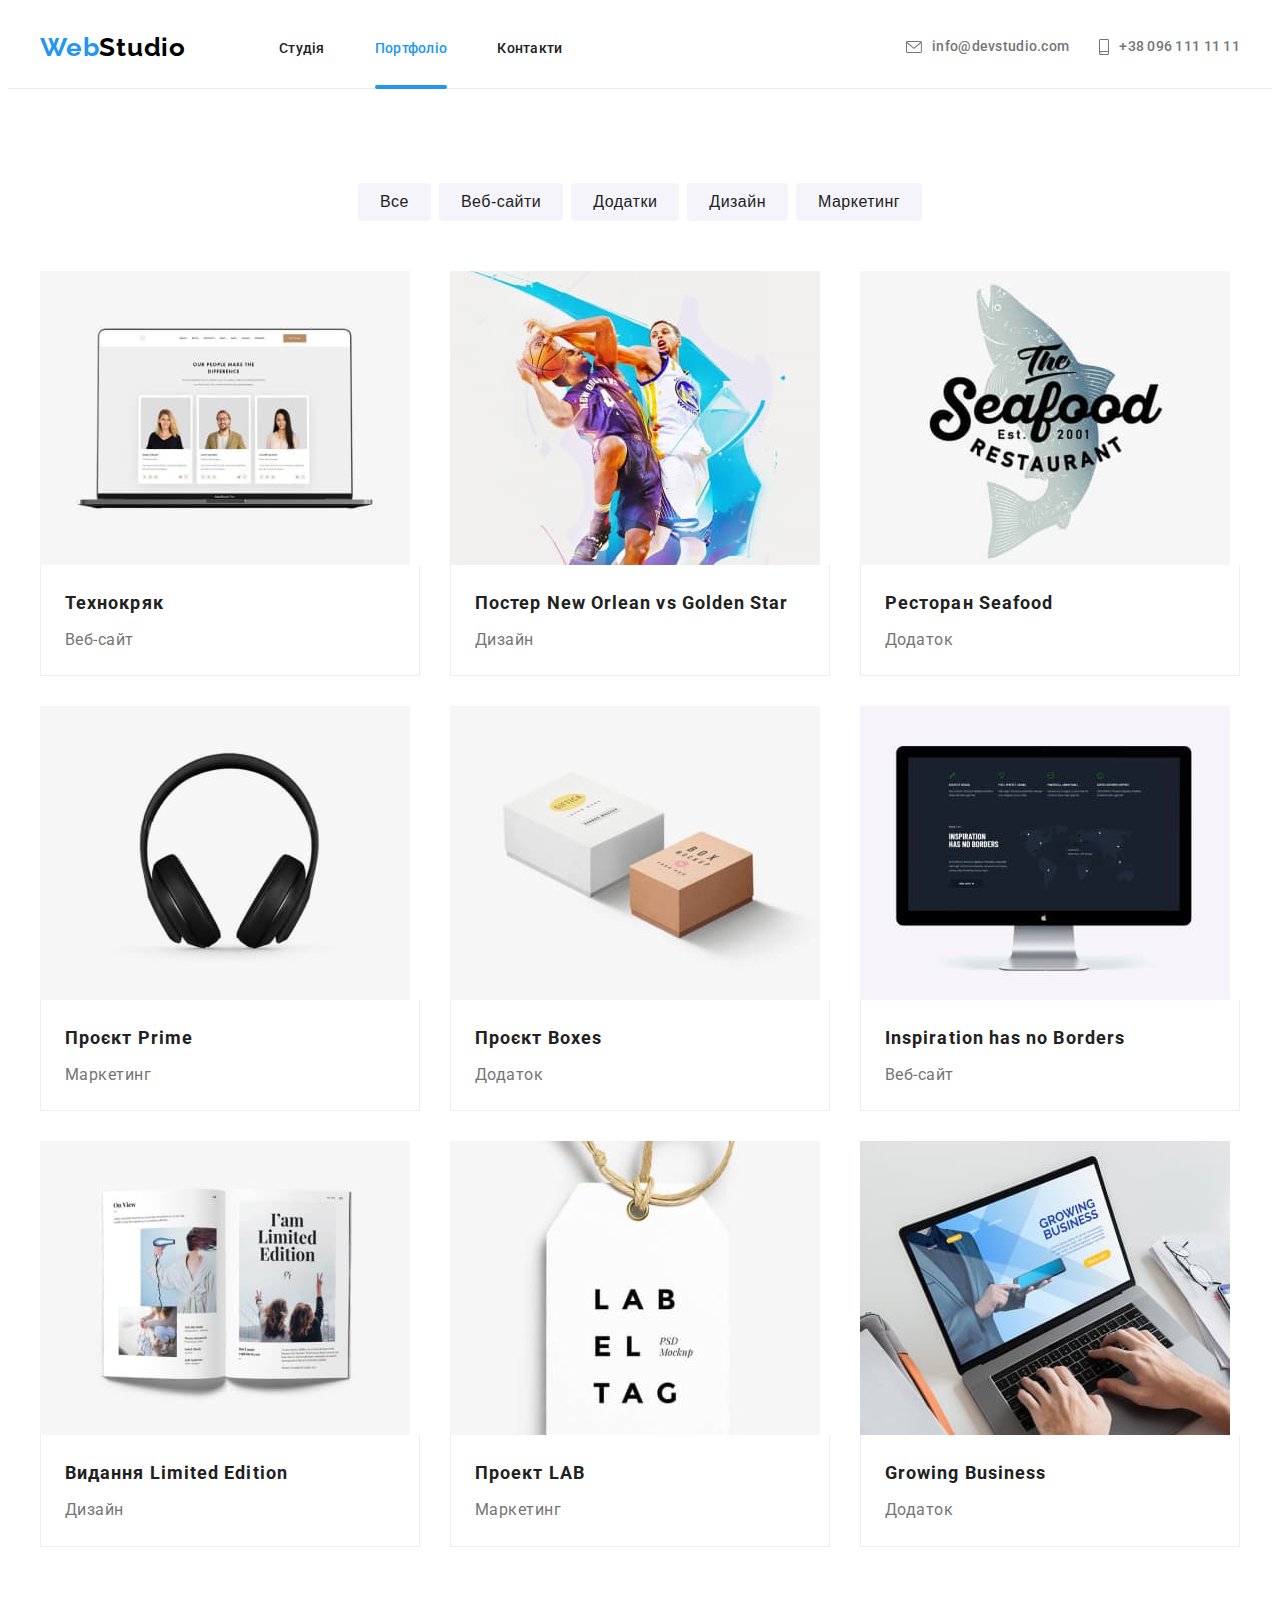
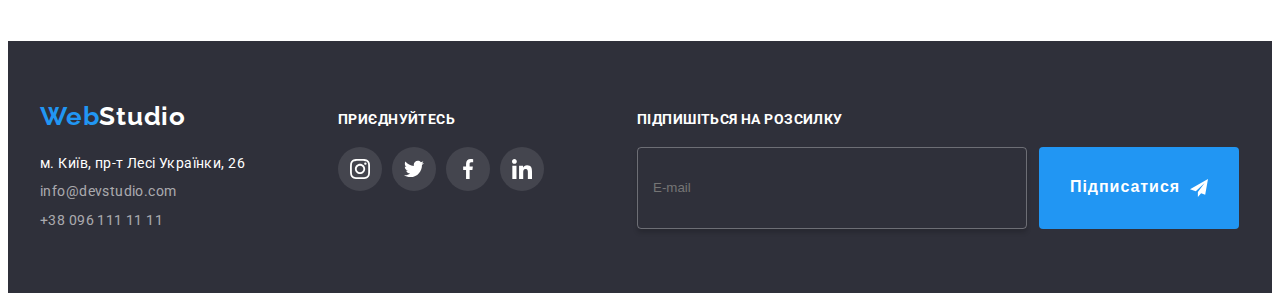
==== portfolio.html @ 77108faf "add bem, close-btn" ====
<!DOCTYPE html>
<html lang="uk">
  <head>
    <meta charset="UTF-8" />
    <meta http-equiv="X-UA-Compatible" content="IE=edge" />
    <meta name="viewport" content="width=device-width, initial-scale=1.0" />
    <title lang="en">Portfolio</title>
    <link rel="preconnect" href="https://fonts.googleapis.com" />
    <link rel="preconnect" href="https://fonts.gstatic.com" crossorigin />
    <link href="https://fonts.googleapis.com/css2?family=Raleway:wght@700&family=Roboto:wght@400;500;700;900&display=swap" rel="stylesheet" />
    <link
      rel="stylesheet"
      href="https://cdnjs.cloudflare.com/ajax/libs/modern-normalize/1.1.0/modern-normalize.min.css"
      integrity="sha512-wpPYUAdjBVSE4KJnH1VR1HeZfpl1ub8YT/NKx4PuQ5NmX2tKuGu6U/JRp5y+Y8XG2tV+wKQpNHVUX03MfMFn9Q=="
      crossorigin="anonymous"
      referrerpolicy="no-referrer"
    />
    <link rel="stylesheet" href="./css/styles.css" />
  </head>

  <body>
    <!-- header -->
    <header class="header">
      <div class="header__container container">
        <a class="header__logo logo" href="./index.html" lang="en"><span>Web</span>Studio</a>

        <nav class="header__nav nav">
          <ul class="nav__list">
            <li class="nav__item">
              <a class="nav__link link" href="./index.html">Студія</a>
            </li>
            <li class="nav__item">
              <a class="nav__link link nav__link--current" href="./portfolio.html">Портфоліо</a>
            </li>
            <li class="nav__item">
              <a class="nav__link link" href="">Контакти</a>
            </li>
          </ul>
        </nav>

        <ul class="contacts__list">
          <li class="contacts__item">
            <a class="contacts__link link" href="mailto:info@devstudio.com">
              <svg width="16" height="12" class="contacts__icon">
                <use href="./images/icons.svg#envelope"></use>
              </svg>
              info@devstudio.com
            </a>
          </li>
          <li class="contacts__item">
            <a class="contacts__link link" href="tel:+380961111111">
              <svg width="10" height="16" class="contacts__icon">
                <use href="./images/icons.svg#smartphone"></use>
              </svg>
              +38 096 111 11 11
            </a>
          </li>
        </ul>
      </div>
    </header>

    <main class="main">
      <!-- portfolio -->
      <section class="portfolio section">
        <div class="container">
          <h1 class="visually-hidden">Портфоліо</h1>

          <ul class="filter__list">
            <li class="filter__item"><button class="filter__btn btn" type="button">Все</button></li>
            <li class="filter__item"><button class="filter__btn btn" type="button">Веб-сайти</button></li>
            <li class="filter__item"><button class="filter__btn btn" type="button">Додатки</button></li>
            <li class="filter__item"><button class="filter__btn btn" type="button">Дизайн</button></li>
            <li class="filter__item"><button class="filter__btn btn" type="button">Маркетинг</button></li>
          </ul>

          <ul class="gallery__list">
            <li class="gallery__item">
              <a class="gallery__link link" href="">
                <div class="gallery__top-wrap">
                  <img src="./images/gallery-img-1.jpg" alt="Монітор комп'ютера" width="370" height="294" />
                  <p class="gallery__overlay">
                    Ресурс пропонує комплексні пропозиції з різним рівнем функціоналу та сервісів. Все це дозволить відвідувачу отримати вичерпні відомості про компанію чи приватну особу.
                  </p>
                </div>
                <div class="gallery__wrap">
                  <h2 class="gallery__title">Технокряк</h2>
                  <p class="gallery__text">Веб-сайт</p>
                </div>
              </a>
            </li>
            <li class="gallery__item">
              <a class="gallery__link link" href="">
                <div class="gallery__top-wrap">
                  <img src="./images/gallery-img-2.jpg" alt="Два баскетболіста гуляють в баскетбол" width="370" height="294" />
                  <p class="gallery__overlay">
                    Ресурс пропонує комплексні пропозиції з різним рівнем функціоналу та сервісів. Все це дозволить відвідувачу отримати вичерпні відомості про компанію чи приватну особу.
                  </p>
                </div>
                <div class="gallery__wrap">
                  <h2 class="gallery__title">Постер <span lang="en">New Orlean vs Golden Star</span></h2>
                  <p class="gallery__text">Дизайн</p>
                </div>
              </a>
            </li>
            <li class="gallery__item">
              <a class="gallery__link link" href="">
                <div class="gallery__top-wrap">
                  <img src="./images/gallery-img-3.jpg" alt="Логотип ресторану" width="370" height="294" />
                  <p class="gallery__overlay">
                    Ресурс пропонує комплексні пропозиції з різним рівнем функціоналу та сервісів. Все це дозволить відвідувачу отримати вичерпні відомості про компанію чи приватну особу.
                  </p>
                </div>
                <div class="gallery__wrap">
                  <h2 class="gallery__title">Ресторан <span lang="en">Seafood</span></h2>
                  <p class="gallery__text">Додаток</p>
                </div>
              </a>
            </li>
            <li class="gallery__item">
              <a class="gallery__link link" href="">
                <div class="gallery__top-wrap">
                  <img src="./images/gallery-img-4.jpg" alt="Навушники" width="370" height="294" />
                  <p class="gallery__overlay">
                    Ресурс пропонує комплексні пропозиції з різним рівнем функціоналу та сервісів. Все це дозволить відвідувачу отримати вичерпні відомості про компанію чи приватну особу.
                  </p>
                </div>
                <div class="gallery__wrap">
                  <h2 class="gallery__title">Проєкт <span lang="en">Prime</span></h2>
                  <p class="gallery__text">Маркетинг</p>
                </div>
              </a>
            </li>
            <li class="gallery__item">
              <a class="gallery__link link" href="">
                <div class="gallery__top-wrap">
                  <img src="./images/gallery-img-5.jpg" alt="Дві коробки" width="370" height="294" />
                  <p class="gallery__overlay">
                    Ресурс пропонує комплексні пропозиції з різним рівнем функціоналу та сервісів. Все це дозволить відвідувачу отримати вичерпні відомості про компанію чи приватну особу.
                  </p>
                </div>
                <div class="gallery__wrap">
                  <h2 class="gallery__title">Проєкт <span lang="en">Boxes</span></h2>
                  <p class="gallery__text">Додаток</p>
                </div>
              </a>
            </li>
            <li class="gallery__item">
              <a class="gallery__link link" href="">
                <div class="gallery__top-wrap">
                  <img src="./images/gallery-img-6.jpg" alt="Монітор" width="370" height="294" />
                  <p class="gallery__overlay">
                    Ресурс пропонує комплексні пропозиції з різним рівнем функціоналу та сервісів. Все це дозволить відвідувачу отримати вичерпні відомості про компанію чи приватну особу.
                  </p>
                </div>
                <div class="gallery__wrap">
                  <h2 class="gallery__title" lang="en">Inspiration has no Borders</h2>
                  <p class="gallery__text">Веб-сайт</p>
                </div>
              </a>
            </li>
            <li class="gallery__item">
              <a class="gallery__link link" href="">
                <div class="gallery__top-wrap">
                  <img src="./images/gallery-img-7.jpg" alt="Відкрита книга" width="370" height="294" />
                  <p class="gallery__overlay">
                    Ресурс пропонує комплексні пропозиції з різним рівнем функціоналу та сервісів. Все це дозволить відвідувачу отримати вичерпні відомості про компанію чи приватну особу.
                  </p>
                </div>
                <div class="gallery__wrap">
                  <h2 class="gallery__title">Видання <span lang="en">Limited Edition</span></h2>
                  <p class="gallery__text">Дизайн</p>
                </div>
              </a>
            </li>
            <li class="gallery__item">
              <a class="gallery__link link" href="">
                <div class="gallery__top-wrap">
                  <img src="./images/gallery-img-8.jpg" alt="Бирка" width="370" height="294" />
                  <p class="gallery__overlay">
                    Ресурс пропонує комплексні пропозиції з різним рівнем функціоналу та сервісів. Все це дозволить відвідувачу отримати вичерпні відомості про компанію чи приватну особу.
                  </p>
                </div>
                <div class="gallery__wrap">
                  <h2 class="gallery__title">Проект <span>LAB</span></h2>
                  <p class="gallery__text">Маркетинг</p>
                </div>
              </a>
            </li>
            <li class="gallery__item">
              <a class="gallery__link link" href="">
                <div class="gallery__top-wrap">
                  <img src="./images/gallery-img-9.jpg" alt="Ноутбук" width="370" height="294" />
                  <p class="gallery__overlay">
                    Ресурс пропонує комплексні пропозиції з різним рівнем функціоналу та сервісів. Все це дозволить відвідувачу отримати вичерпні відомості про компанію чи приватну особу.
                  </p>
                </div>
                <div class="gallery__wrap">
                  <h2 class="gallery__title" lang="en">Growing Business</h2>
                  <p class="gallery__text">Додаток</p>
                </div>
              </a>
            </li>
          </ul>
        </div>
      </section>
    </main>
    <!-- footer -->
    <!-- footer -->
    <footer class="footer">
      <div class="footer__container container">
        <div class="footer__wrap">
          <a class="footer__logo logo" href="/" lang="en"><span>Web</span>Studio</a>
          <address class="footer__address address">
            <ul class="address__list">
              <li class="address__item">
                <a class="address__link link address__link--white" href="" rel="noopener nofollow noreferrer">м. Київ, пр-т Лесі Українки, 26</a>
              </li>
              <li class="address__item">
                <a class="address__link link" href="mailto:info@devstudio.com">info@devstudio.com</a>
              </li>
              <li class="address__item">
                <a class="address__link link" href="tel:+380961111111">+38 096 111 11 11</a>
              </li>
            </ul>
          </address>
        </div>

        <div class="footer__wrap join">
          <b class="join__text">Приєднуйтесь</b>

          <ul class="join__socials socials">
            <li class="socials__item">
              <a class="socials__link join__link" href="">
                <svg width="20" height="20">
                  <use href="./images/icons.svg#instagram"></use>
                </svg>
              </a>
            </li>
            <li class="socials__item">
              <a class="socials__link join__link" href="">
                <svg width="20" height="20">
                  <use href="./images/icons.svg#twitter"></use>
                </svg>
              </a>
            </li>
            <li class="socials__item">
              <a class="socials__link join__link" href="">
                <svg width="20" height="20">
                  <use href="./images/icons.svg#facebook"></use>
                </svg>
              </a>
            </li>
            <li class="socials__item">
              <a class="socials__link join__link" href="">
                <svg width="20" height="20">
                  <use href="./images/icons.svg#linkedin"></use>
                </svg>
              </a>
            </li>
          </ul>
        </div>

        <div class="footer__subscribe subscribe">
          <b class="subscribe__text">Підпишіться на розсилку</b>
          <form class="subscribe__form">
            <input class="subscribe__input" type="email" placeholder="E-mail" />
            <button class="subscribe__btn btn" type="submit">Підписатися</button>
          </form>
        </div>
      </div>
    </footer>
  </body>
</html>
---- css/styles.css ----
:root {
  --primary-text-color: #757575;
  --title-text-color: #212121;
  --accent-color: #2196f3;
  --primary-font-size: 14px;
  --primary-letter-spacing: 0.03em;
  --timing-function: cubic-bezier(0.4, 0, 0.2, 1);
}

p,
h1,
h2,
h3,
h4,
h5,
h6 {
  margin: 0;
}

ul {
  margin: 0;
  padding: 0;
  list-style: none;
}

img {
  display: block;
  max-width: 100%;
}

.visually-hidden {
  position: absolute;
  white-space: nowrap;
  width: 1px;
  height: 1px;
  overflow: hidden;
  border: 0;
  padding: 0;
  clip: rect(0 0 0 0);
  clip-path: inset(50%);
  margin: -1px;
}

body {
  font-family: 'Roboto', sans-serif;
  color: var(--primary-text-color);
  background-color: #ffffff;
}

.section {
  padding-top: 94px;
  padding-bottom: 94px;
}

.link {
  color: currentColor;
  text-decoration: none;
}

.btn {
  border: none;
  border-radius: 4px;
  font-size: 16px;
  cursor: pointer;
}

.btn:hover,
.btn:focus {
  background-color: #188ce8;
}

.title {
  margin-bottom: 50px;
  text-align: center;
  font-size: 36px;
  font-weight: 700;
  line-height: 1.17;
  letter-spacing: var(--primary-letter-spacing);
  color: var(--title-text-color);
}

.subtitle {
  font-weight: 700;
  font-size: var(--primary-font-size);
  line-height: 1.14;
  letter-spacing: var(--primary-letter-spacing);
  text-transform: uppercase;
}

.container {
  width: 1200px;
  padding-left: 15px;
  padding-right: 15px;
  margin: 0 auto;
}

/* header-site */
.header {
  padding-top: 24px;
  padding-bottom: 25px;
  border-bottom: 1px solid#ececec;
}

.header__container {
  display: flex;
  align-items: center;
}

.nav__list {
  display: flex;
}

.logo {
  font-family: 'Raleway', sans-serif;
  font-weight: 700;
  font-size: 26px;
  line-height: 1.19;
  letter-spacing: var(--primary-letter-spacing);
  text-decoration: none;
}

.logo span {
  color: var(--accent-color);
}

.header__logo {
  margin-right: 93px;
  color: #000000;
}

.nav__link {
  position: relative;
  font-weight: 500;
  font-size: var(--primary-font-size);
  line-height: 1.14;
  letter-spacing: 0.02em;
  color: #212121;
  transition: color 250ms var(--timing-function);
}

.nav__link--current {
  color: var(--accent-color);
}

.nav__link.nav__link--current:after {
  content: '';
  position: absolute;
  width: 100%;
  height: 4px;
  background-color: var(--accent-color);
  border-radius: 2px;
  left: 0;
  bottom: -33px;
}

.nav__link:hover,
.nav__link:focus {
  color: var(--accent-color);
}

.nav__item:not(:last-child) {
  margin-right: 50px;
}

.contacts__list {
  display: flex;
  margin-left: auto;
}

.contacts__icon {
  margin-right: 10px;
  fill: currentColor;
}

.contacts__item:not(:last-child) {
  margin-right: 30px;
}

.contacts__link {
  display: flex;
  align-items: center;
  font-weight: 500;
  font-size: var(--primary-font-size);
  line-height: 1.14;
  letter-spacing: 0.02em;
  transition: color 250ms var(--timing-function);
}

.contacts__link:hover,
.contacts__link:focus {
  color: var(--accent-color);
}

/* hero */
.hero {
  max-width: 1600px;
  min-height: 600px;
  padding: 200px 0;
  margin: 0 auto;
  background-color: #2f303a;
  background-image: linear-gradient(to right, rgba(47, 48, 58, 0.4), rgba(47, 48, 58, 0.4)), url('../images/hero-bg.jpg');
  background-repeat: no-repeat;
  background-position: center;
  background-size: cover;
}

.hero__title {
  max-width: 700px;
  margin: 0 auto;
  margin-bottom: 30px;
  text-align: center;
  font-weight: 900;
  font-size: 44px;
  line-height: 1.36;
  letter-spacing: 0.06em;
  text-transform: uppercase;
  color: #ffffff;
}

.hero__btn {
  display: block;
  margin: 0 auto;
  min-width: 216px;
  padding: 10px 25px;
  font-weight: 700;
  line-height: 1.9;
  letter-spacing: 0.06em;
  color: #ffffff;
  background-color: var(--accent-color);
  transition: background-color 250ms var(--timing-function);
}

/* features  */
.features__list {
  display: flex;
}

.features__thumb {
  display: flex;
  justify-content: center;
  align-items: center;
  width: 270px;
  height: 120px;
  margin-bottom: 30px;
  background-color: #f5f4fa;
}

.features__item:not(:last-child) {
  margin-right: 30px;
}

.features__title {
  margin-bottom: 10px;
  color: var(--title-text-color);
}

.features__descr {
  font-size: var(--primary-font-size);
  line-height: 1.7;
  letter-spacing: var(--primary-letter-spacing);
}

/* services */
.services {
  padding-top: 0;
}

.services__list {
  display: flex;
}

.services__item {
  position: relative;
}

.services__overlay {
  position: absolute;
  left: 0;
  bottom: 0;

  display: flex;
  justify-content: center;
  align-items: center;
  width: 100%;
  min-height: 70px;
  padding: 10px 10px;
  background-color: rgba(47, 48, 58, 0.8);
}

.services__subtitle {
  color: #ffffff;
}

.services__item:not(:last-child) {
  margin-right: 30px;
}

/* clients */
.clients__list {
  display: flex;
  justify-content: space-between;
}

.clients__link {
  width: 170px;
  height: 92px;
  display: flex;
  justify-content: center;
  align-items: center;
  border: 1px solid #afb1b8;
  border-radius: 4px;
  fill: #afb1b8;
  transition: border-color 250ms var(--timing-function), fill 250ms var(--timing-function);
}

.clients__link:hover,
.clients__link:focus {
  fill: var(--accent-color);
  border-color: var(--accent-color);
}

/* team */
.team {
  background-color: #f5f4fa;
}

.team__list {
  display: flex;
  gap: 30px;
}

.team__item {
  flex-basis: calc((100% - 90px) / 4);
  border-radius: 0px 0px 4px 4px;
  overflow: hidden;
  box-shadow: 0px 1px 3px rgba(0, 0, 0, 0.12), 0px 1px 1px rgba(0, 0, 0, 0.14), 0px 2px 1px rgba(0, 0, 0, 0.2);
}

.team__wrap {
  padding: 30px 10px;
  text-align: center;
  background-color: #ffffff;
}

.team__name {
  margin-bottom: 10px;
  font-weight: 500;
  font-size: 16px;
  line-height: 1.19;
  letter-spacing: var(--primary-letter-spacing);
  color: var(--title-text-color);
}

.team__text {
  margin-bottom: 16px;
  font-size: 16px;
  line-height: 1.19;
  letter-spacing: var(--primary-letter-spacing);
}

.socials {
  display: flex;
}

.team__socials {
  justify-content: space-evenly;
}

.socials__link {
  width: 44px;
  height: 44px;
  display: flex;
  align-items: center;
  justify-content: center;
  border-radius: 50%;
  transition: background-color 250ms var(--timing-function), fill 250ms var(--timing-function);
  fill: #afb1b8;
}

.socials__link:hover,
.socials__link:focus {
  background-color: var(--accent-color);
  fill: #ffffff;
}

/* footer */
.footer {
  padding-top: 60px;
  padding-bottom: 60px;
  background-color: #2f303a;
}

.footer__container {
  display: flex;
}
/* footer-left */
.footer__wrap {
  margin-right: 93px;
}

.footer__logo {
  display: inline-block;
  margin-bottom: 20px;
  color: #ffffff;
}

.address {
  font-style: normal;
}

.address__item:not(:last-child) {
  margin-bottom: 5px;
}

.address__link {
  font-weight: 400;
  font-size: var(--primary-font-size);
  line-height: 1.7;
  letter-spacing: var(--primary-letter-spacing);
  color: rgba(255 255 255 / 0.6);
  transition: color 250ms var(--timing-function);
}

.address__link:hover,
.address__link:focus {
  color: var(--accent-color);
}

.address__link--white {
  color: #ffffff;
}
/* footer-center */
.join__text,
.subscribe__text {
  display: block;
  margin-bottom: 19px;
  padding-top: 11px;
  font-weight: 700;
  font-size: var(--primary-font-size);
  line-height: 1.14;
  letter-spacing: var(--primary-letter-spacing);
  text-transform: uppercase;
  color: #ffffff;
}

.join__socials {
  gap: 10px;
}

.join__link {
  fill: #ffffff;
  background-color: rgba(255, 255, 255, 0.1);
}

/* footer-right */

.subscribe__form {
  display: flex;
}

.subscribe__input {
  width: 358px;
  height: 50px;
  margin-right: 12px;
  padding: 15px;
  border: 1px solid rgba(255, 255, 255, 0.3);
  box-shadow: 0px 4px 4px rgba(0, 0, 0, 0.15);
  border-radius: 4px;
  color: #fff;
  background-color: transparent;
}

.subscribe__btn {
  display: flex;
  align-items: center;
  justify-content: center;
  min-width: 200px;
  padding: 10px;
  font-weight: 700;
  font-size: 16px;
  line-height: 1.9;
  letter-spacing: 0.06em;
  color: #ffffff;
  background-color: #2196f3;
}

.subscribe__btn::after {
  content: '';
  width: 18px;
  height: 18px;
  margin-left: 10px;
  background-image: url('../images/send.svg');
  background-repeat: no-repeat;
  background-position: center;
  background-size: cover;
}

/* portfolio */
.filter__list {
  display: flex;
  justify-content: center;
  margin-bottom: 50px;
}

.filter__item:not(:last-child) {
  margin-right: 8px;
}

.filter__btn {
  min-width: 73px;
  padding: 6px 22px;
  font-weight: 500;
  line-height: 1.6;
  letter-spacing: var(--primary-letter-spacing);
  color: var(--title-text-color);
  background-color: #f5f4fa;
  transition: background-color 250ms var(--timing-function), box-shadow 250ms var(--timing-function), color 250ms var(--timing-function);
}

.filter__btn:hover,
.filter__btn:focus {
  color: #ffffff;
  background-color: var(--accent-color);
  box-shadow: 0px 4px 4px rgba(0, 0, 0, 0.25);
}

.gallery__list {
  display: flex;
  flex-wrap: wrap;
  gap: 30px;
}

.gallery__item {
  flex-basis: calc((100% - 60px) / 3);
  transition: box-shadow 250ms var(--timing-function);
}

.gallery__item:hover {
  box-shadow: 0px 4px 4px rgba(0, 0, 0, 0.25);
}

.gallery__top-wrap {
  position: relative;
  overflow: hidden;
}

.gallery__overlay {
  position: absolute;
  top: 0;

  transform: translateY(100%);
  font-size: 18px;
  color: #ffffff;
  line-height: 1.56;
  letter-spacing: var(--primary-letter-spacing);
  background-color: rgba(33, 150, 243, 0.9);
  padding: 63px 24px 24px 24px;
  width: 100%;
  height: 100%;
  overflow: auto;
  transition: transform 250ms var(--timing-function);
}

.gallery__item:hover .gallery-overlay {
  transform: translateY(0);
}

.gallery__wrap {
  padding: 20px 24px;
  border: 1px solid #eee;
  border-top: none;
}

.gallery__title {
  margin-bottom: 4px;
  font-size: 18px;
  font-weight: 700;
  line-height: 2;
  letter-spacing: 0.06em;
  color: var(--title-text-color);
}

.gallery__text {
  font-size: 16px;
  line-height: 1.9;
  letter-spacing: var(--primary-letter-spacing);
}

/* modal */
.backdrop {
  position: fixed;
  top: 0;
  left: 0;
  width: 100%;
  height: 100%;
  background-color: rgba(0, 0, 0, 0.2);
  transition: opacity 250ms var(--timing-function), visibility 250ms var(--timing-function);
}

.modal {
  position: absolute;
  top: 50%;
  left: 50%;
  transform: translate(-50%, -50%) rotate(0) scale(1);

  width: 528px;
  min-height: 581px;
  padding: 40px;
  border-radius: 4px;
  background-color: #ffffff;
  box-shadow: 0px 1px 3px rgba(0, 0, 0, 0.12), 0px 1px 1px rgba(0, 0, 0, 0.14), 0px 2px 1px rgba(0, 0, 0, 0.2);
  transition: transform 250ms var(--timing-function);
  transform-origin: top left;
}

.backdrop.is-hidden .modal {
  transform: translate(-50%, -50%) rotate(90deg) scale(0.5);
}

.is-hidden {
  visibility: hidden;
  opacity: 0;
  pointer-events: none;
}

.modal__close-btn {
  position: absolute;
  top: 8px;
  right: 8px;

  width: 30px;
  height: 30px;
  display: flex;
  align-items: center;
  justify-content: center;
  border: 1px solid rgba(0, 0, 0, 0.1);
  border-radius: 50%;
  background-color: #ffffff;
  color: #000000;
  padding: 0;
  cursor: pointer;
  transition: color 250ms var(--timing-function);
}

.modal__close-btn:hover,
.modal__close-btn:focus {
  color: var(--accent-color);
}

.modal__close-icon {
  fill: currentColor;
}

.no-scroll {
  overflow: hidden;
}

.modal__title {
  margin-bottom: 12px;
  font-weight: 700;
  font-size: 20px;
  line-height: 1.15;
  text-align: center;
  letter-spacing: var(--primary-letter-spacing);
  color: var(--title-text-color);
}

/* form */
.form-massage__field {
  margin-bottom: 10px;
}

.form-massage__field--end {
  margin-bottom: 20px;
}

.form-massage__label {
  display: block;
  margin-bottom: 4px;
  font-weight: 400;
  font-size: 12px;
  line-height: 1.17;
  letter-spacing: 0.01em;
}

.form-massage__wrap {
  position: relative;
}

.form-massage__input {
  width: 100%;
  height: 40px;
  padding-left: 42px;
  border: 1px solid rgba(33, 33, 33, 0.2);
  border-radius: 4px;
  outline: none;
  font-size: var(--primary-font-size);
  color: inherit;
  transition: border-color 250ms var(--timing-function), outline 250ms var(--timing-function);
}

.form-massage__icon {
  position: absolute;
  left: 14px;
  top: 50%;
  transform: translateY(-50%);
  transition: fill 250ms var(--timing-function);
}

.form-massage__input:focus,
.form-massage__textarea:focus {
  outline: 1px solid var(--accent-color);
  border-color: var(--accent-color);
}

.form-massage__input:focus + .form-massage__icon {
  fill: var(--accent-color);
}

.form-massage__textarea {
  width: 100%;
  padding: 12px 16px;
  border: 1px solid rgba(33, 33, 33, 0.2);
  border-radius: 4px;
  resize: none;
  color: inherit;
  font-size: var(--primary-font-size);
  transition: border-color 250ms var(--timing-function), outline 250ms var(--timing-function);
}

.form-massage__textarea::placeholder {
  font-size: 12px;
  line-height: 1.17;
  letter-spacing: 0.01em;
  color: rgba(117, 117, 117, 0.5);
}

.form-massage__privacy {
  margin-bottom: 30px;
}

.form-massage__check-label {
  display: flex;
  align-items: center;
  margin-bottom: 30px;

  font-size: var(--primary-font-size);
  font-weight: 400;
  line-height: 1.71;
  letter-spacing: var(--primary-letter-spacing);
}

.form-massage__check-label a {
  color: var(--accent-color);
}

.form-massage__check-icon {
  display: inline-block;
  width: 16px;
  height: 15px;
  margin-right: 7px;
  border: 2px solid #212121;
  border-radius: 2px;
  fill: transparent;
  transition: fill 250ms var(--timing-function), background-color 250ms var(--timing-function);
}

.form-massage__input-check:checked + svg {
  border-color: transparent;
  background-color: var(--accent-color);
  fill: #fff;
}

.form-massage__modal-btn {
  min-width: 200px;
  display: block;
  margin: 0 auto;
  padding: 10px;
  font-size: 16px;
  font-weight: 700;
  line-height: 1.9;
  color: #ffffff;
  letter-spacing: 0.06em;
  background-color: var(--accent-color);
  box-shadow: 0px 4px 4px rgba(0, 0, 0, 0.15);
}
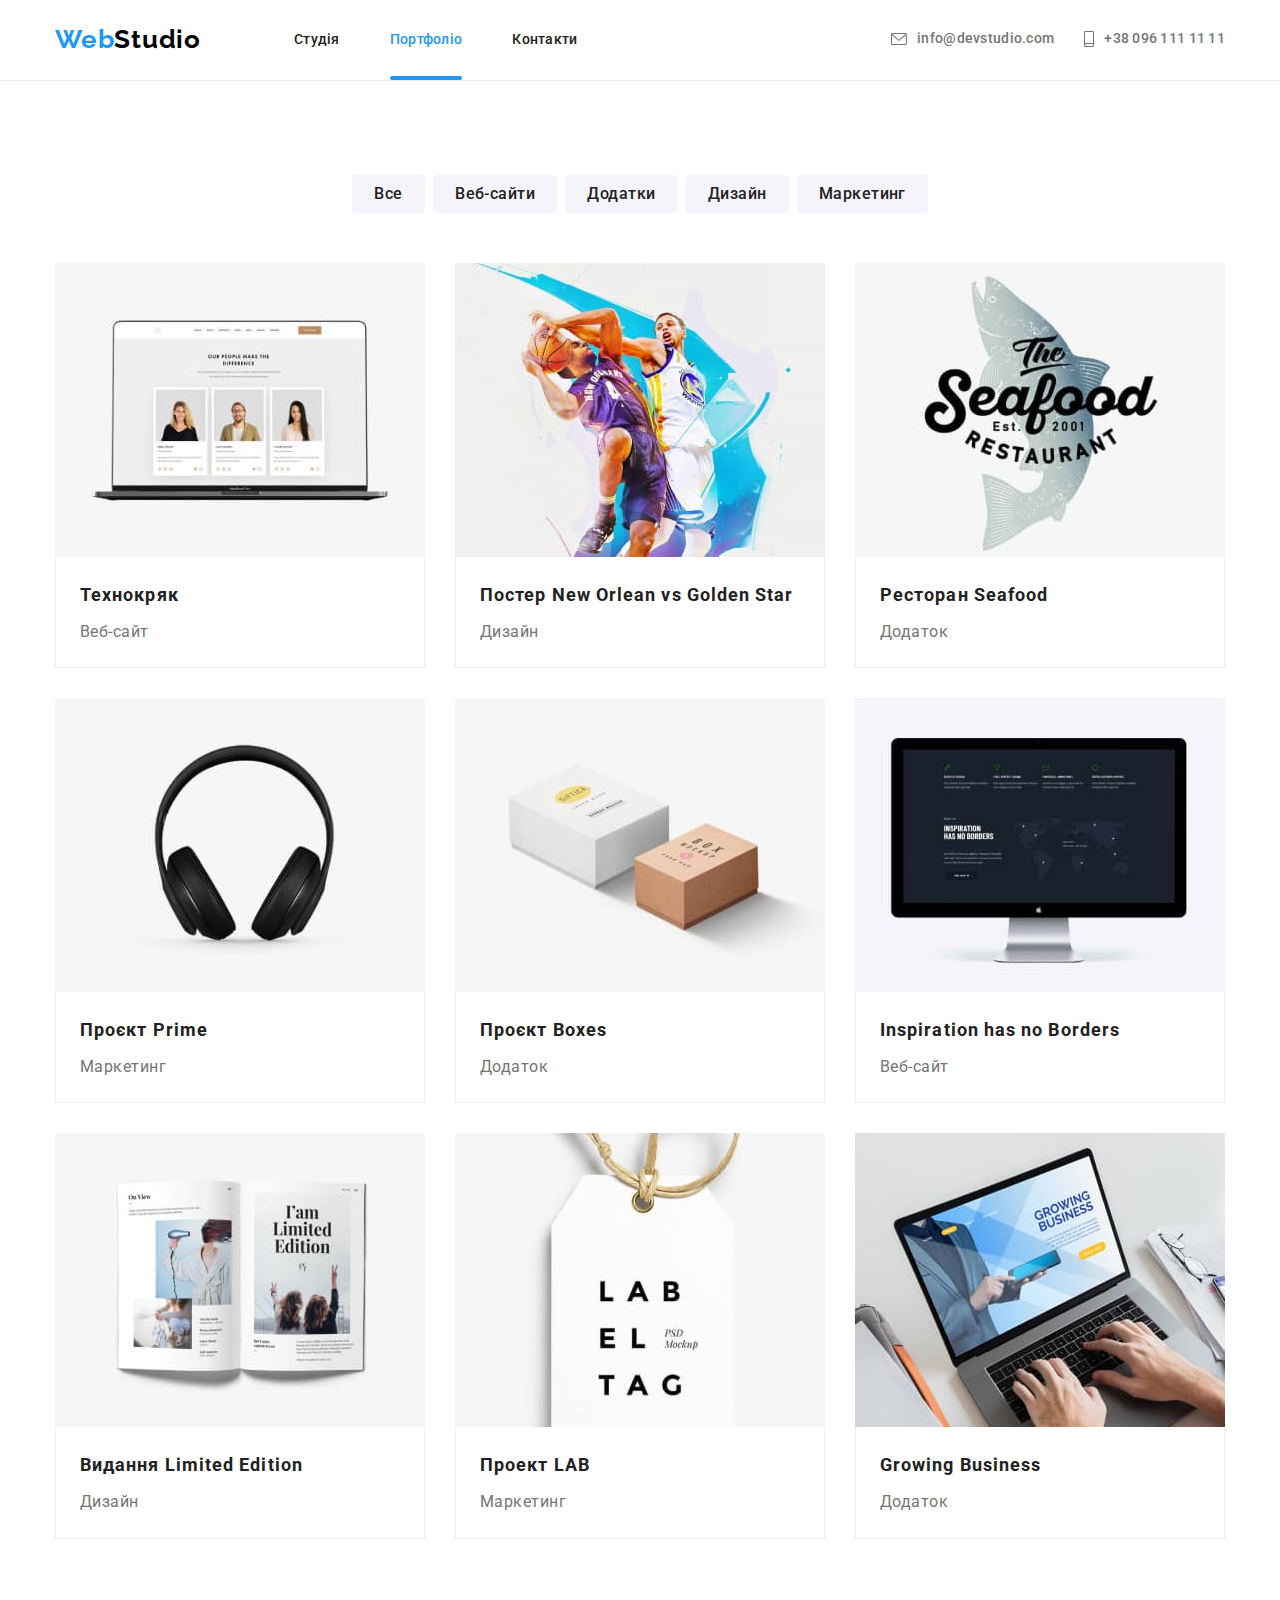
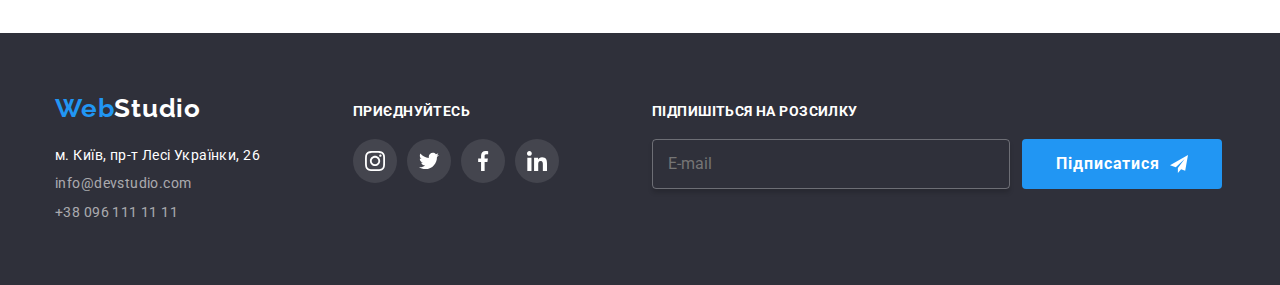
==== commit a1741ffb: "add sass" ====
--- a/portfolio.html
+++ b/portfolio.html
@@ -15,7 +15,7 @@
       crossorigin="anonymous"
       referrerpolicy="no-referrer"
     />
-    <link rel="stylesheet" href="./css/styles.css" />
+    <link rel="stylesheet" href="./css/main.min.css" />
   </head>
 
   <body>
--- a/css/main.min.css
+++ b/css/main.min.css
@@ -0,0 +1 @@
+:root{--primary-text-color: #757575;--title-text-color: #212121;--accent-color: #2196f3;--primary-font-size: 14px;--primary-letter-spacing: 0.03em;--timing-function: cubic-bezier(0.4, 0, 0.2, 1)}/*! modern-normalize v1.1.0 | MIT License | https://github.com/sindresorhus/modern-normalize */*,::before,::after{box-sizing:border-box}html{line-height:1.15;-webkit-text-size-adjust:100%;-moz-tab-size:4;tab-size:4}body{margin:0;font-family:system-ui,-apple-system,"Segoe UI",Roboto,Helvetica,Arial,sans-serif,"Apple Color Emoji","Segoe UI Emoji"}hr{height:0;color:inherit}abbr[title]{text-decoration:underline dotted}b,strong{font-weight:bolder}code,kbd,samp,pre{font-family:ui-monospace,SFMono-Regular,Consolas,"Liberation Mono",Menlo,monospace;font-size:1em}small{font-size:80%}sub,sup{font-size:75%;line-height:0;position:relative;vertical-align:baseline}sub{bottom:-0.25em}sup{top:-0.5em}table{text-indent:0;border-color:inherit}button,input,optgroup,select,textarea{font-family:inherit;font-size:100%;line-height:1.15;margin:0}button,select{text-transform:none}button,[type=button],[type=reset],[type=submit]{-webkit-appearance:button}::-moz-focus-inner{border-style:none;padding:0}:-moz-focusring{outline:1px dotted ButtonText}:-moz-ui-invalid{box-shadow:none}legend{padding:0}progress{vertical-align:baseline}::-webkit-inner-spin-button,::-webkit-outer-spin-button{height:auto}[type=search]{-webkit-appearance:textfield;outline-offset:-2px}::-webkit-search-decoration{-webkit-appearance:none}::-webkit-file-upload-button{-webkit-appearance:button;font:inherit}summary{display:list-item}p,h1,h2,h3,h4,h5,h6{margin:0}ul{margin:0;padding:0;list-style:none}button{cursor:pointer}img{display:block;max-width:100%}address{font-style:normal}body{font-family:"Roboto",sans-serif;color:var(--primary-text-color);background-color:#fff}.section{padding-top:94px;padding-bottom:94px}.link{color:currentColor;text-decoration:none}.visually-hidden{position:absolute;white-space:nowrap;width:1px;height:1px;overflow:hidden;border:0;padding:0;clip:rect(0 0 0 0);clip-path:inset(50%);margin:-1px}.logo{font-family:"Raleway",sans-serif;font-weight:700;font-size:26px;line-height:1.19;letter-spacing:var(--primary-letter-spacing);text-decoration:none}.logo span{color:var(--accent-color)}.header__logo{margin-right:93px;color:#000}.footer__logo{display:inline-block;margin-bottom:20px;color:#fff}.container{width:1200px;padding-left:15px;padding-right:15px;margin:0 auto}.title{margin-bottom:50px;text-align:center;font-size:36px;font-weight:700;line-height:1.17;letter-spacing:var(--primary-letter-spacing);color:var(--title-text-color)}.subtitle{font-weight:700;font-size:var(--primary-font-size);line-height:1.14;letter-spacing:var(--primary-letter-spacing);text-transform:uppercase}.btn{border:none;border-radius:4px;font-size:16px}.btn:hover,.btn:focus{background-color:#188ce8}.socials{display:flex}.socials__link{width:44px;height:44px;display:flex;align-items:center;justify-content:center;border-radius:50%;transition:background-color 250ms var(--timing-function),fill 250ms var(--timing-function);fill:#afb1b8}.socials__link:hover,.socials__link:focus{background-color:var(--accent-color);fill:#fff}.backdrop{position:fixed;top:0;left:0;width:100%;height:100%;background-color:rgba(0,0,0,.2);transition:opacity 250ms var(--timing-function),visibility 250ms var(--timing-function)}.modal{position:absolute;top:50%;left:50%;transform:translate(-50%, -50%) rotate(0) scale(1);width:528px;min-height:581px;padding:40px;border-radius:4px;background-color:#fff;box-shadow:0px 1px 3px rgba(0,0,0,.12),0px 1px 1px rgba(0,0,0,.14),0px 2px 1px rgba(0,0,0,.2);transition:transform 250ms var(--timing-function);transform-origin:top left}.backdrop.is-hidden .modal{transform:translate(-50%, -50%) rotate(90deg) scale(0.5)}.is-hidden{visibility:hidden;opacity:0;pointer-events:none}.modal__close-btn{position:absolute;top:8px;right:8px;width:30px;height:30px;display:flex;align-items:center;justify-content:center;border:1px solid rgba(0,0,0,.1);border-radius:50%;background-color:#fff;color:#000;padding:0;transition:color 250ms var(--timing-function)}.modal__close-btn:hover,.modal__close-btn:focus{color:var(--accent-color)}.modal__close-icon{fill:currentColor}.no-scroll{overflow:hidden}.modal__title{margin-bottom:12px;font-weight:700;font-size:20px;line-height:1.15;text-align:center;letter-spacing:var(--primary-letter-spacing);color:var(--title-text-color)}.form-massage__field{margin-bottom:10px}.form-massage__field--end{margin-bottom:20px}.form-massage__label{display:block;margin-bottom:4px;font-weight:400;font-size:12px;line-height:1.17;letter-spacing:.01em}.form-massage__wrap{position:relative}.form-massage__input{width:100%;height:40px;padding-left:42px;border:1px solid rgba(33,33,33,.2);border-radius:4px;outline:none;font-size:var(--primary-font-size);color:inherit;transition:border-color 250ms var(--timing-function),outline 250ms var(--timing-function)}.form-massage__input:focus{outline:1px solid var(--accent-color);border-color:var(--accent-color)}.form-massage__icon{position:absolute;left:14px;top:50%;transform:translateY(-50%);transition:fill 250ms var(--timing-function)}.form-massage__input:focus+.form-massage__icon{fill:var(--accent-color)}.form-massage__textarea{width:100%;padding:12px 16px;border:1px solid rgba(33,33,33,.2);border-radius:4px;resize:none;color:inherit;font-size:var(--primary-font-size);transition:border-color 250ms var(--timing-function),outline 250ms var(--timing-function)}.form-massage__textarea:focus{outline:1px solid var(--accent-color);border-color:var(--accent-color)}.form-massage__textarea::placeholder{font-size:12px;line-height:1.17;letter-spacing:.01em;color:rgba(117,117,117,.5)}.form-massage__privacy{margin-bottom:30px}.form-massage__check-label{display:flex;align-items:center;margin-bottom:30px;font-size:var(--primary-font-size);font-weight:400;line-height:1.71;letter-spacing:var(--primary-letter-spacing)}.form-massage__check-label a{color:var(--accent-color)}.form-massage__check-icon{display:inline-block;width:16px;height:15px;margin-right:7px;border:2px solid #212121;border-radius:2px;fill:rgba(0,0,0,0);transition:fill 250ms var(--timing-function),background-color 250ms var(--timing-function)}.form-massage__input-check:checked+.form-massage__check-icon{border-color:rgba(0,0,0,0);background-color:var(--accent-color);fill:#fff}.form-massage__modal-btn{min-width:200px;display:block;margin:0 auto;padding:10px;font-size:16px;font-weight:700;line-height:1.9;color:#fff;letter-spacing:.06em;background-color:var(--accent-color);box-shadow:0px 4px 4px rgba(0,0,0,.15)}.header{padding-top:24px;padding-bottom:25px;border-bottom:1px solid #ececec}.header__container{display:flex;align-items:center}.nav__list{display:flex}.nav__link{position:relative;font-weight:500;font-size:var(--primary-font-size);line-height:1.14;letter-spacing:.02em;color:#212121;transition:color 250ms var(--timing-function)}.nav__link:hover,.nav__link:focus{color:var(--accent-color)}.nav__link--current{color:var(--accent-color)}.nav__link--current:after{content:"";position:absolute;width:100%;height:4px;background-color:var(--accent-color);border-radius:2px;left:0;bottom:-33px}.nav__item:not(:last-child){margin-right:50px}.contacts__list{display:flex;margin-left:auto}.contacts__icon{margin-right:10px;fill:currentColor}.contacts__item:not(:last-child){margin-right:30px}.contacts__link{display:flex;align-items:center;font-weight:500;font-size:var(--primary-font-size);line-height:1.14;letter-spacing:.02em;transition:color 250ms var(--timing-function)}.contacts__link:hover,.contacts__link:focus{color:var(--accent-color)}.hero{max-width:1600px;min-height:600px;padding:200px 0;margin:0 auto;background-color:#2f303a;background-image:linear-gradient(to right, rgba(47, 48, 58, 0.4), rgba(47, 48, 58, 0.4)),url("../images/hero-bg.jpg");background-repeat:no-repeat;background-position:center;background-size:cover}.hero__title{max-width:700px;margin:0 auto;margin-bottom:30px;text-align:center;font-weight:900;font-size:44px;line-height:1.36;letter-spacing:.06em;text-transform:uppercase;color:#fff}.hero__btn{display:block;margin:0 auto;min-width:216px;padding:10px 25px;font-weight:700;line-height:1.9;letter-spacing:.06em;color:#fff;background-color:var(--accent-color);transition:background-color 250ms var(--timing-function)}.features__list{display:flex}.features__thumb{display:flex;justify-content:center;align-items:center;width:270px;height:120px;margin-bottom:30px;background-color:#f5f4fa}.features__item:not(:last-child){margin-right:30px}.features__title{margin-bottom:10px;color:var(--title-text-color)}.features__descr{font-size:var(--primary-font-size);line-height:1.7;letter-spacing:var(--primary-letter-spacing)}.services{padding-top:0}.services__list{display:flex}.services__item{position:relative}.services__item:not(:last-child){margin-right:30px}.services__overlay{position:absolute;left:0;bottom:0;display:flex;justify-content:center;align-items:center;width:100%;min-height:70px;padding:10px 10px;background-color:rgba(47,48,58,.8)}.services__subtitle{color:#fff}.team{background-color:#f5f4fa}.team__list{display:flex;gap:30px}.team__item{flex-basis:calc((100% - 90px)/4);border-radius:0px 0px 4px 4px;overflow:hidden;box-shadow:0px 1px 3px rgba(0,0,0,.12),0px 1px 1px rgba(0,0,0,.14),0px 2px 1px rgba(0,0,0,.2)}.team__wrap{padding:30px 10px;text-align:center;background-color:#fff}.team__name{margin-bottom:10px;font-weight:500;font-size:16px;line-height:1.19;letter-spacing:var(--primary-letter-spacing);color:var(--title-text-color)}.team__text{margin-bottom:16px;font-size:16px;line-height:1.19;letter-spacing:var(--primary-letter-spacing)}.team__socials{justify-content:space-evenly}.clients__list{display:flex;justify-content:space-between}.clients__link{width:170px;height:92px;display:flex;justify-content:center;align-items:center;border:1px solid #afb1b8;border-radius:4px;fill:#afb1b8;transition:border-color 250ms var(--timing-function),fill 250ms var(--timing-function)}.clients__link:hover,.clients__link:focus{fill:var(--accent-color);border-color:var(--accent-color)}.footer{padding-top:60px;padding-bottom:60px;background-color:#2f303a}.footer__container{display:flex}.footer__wrap{margin-right:93px}.address__item:not(:last-child){margin-bottom:5px}.address__link{font-weight:400;font-size:var(--primary-font-size);line-height:1.7;letter-spacing:var(--primary-letter-spacing);color:rgba(255,255,255,.6);transition:color 250ms var(--timing-function)}.address__link--white{color:#fff}.address__link:hover,.address__link:focus{color:var(--accent-color)}.join__text,.subscribe__text{display:block;margin-bottom:19px;padding-top:11px;font-weight:700;font-size:var(--primary-font-size);line-height:1.14;letter-spacing:var(--primary-letter-spacing);text-transform:uppercase;color:#fff}.join__socials{gap:10px}.join__link{fill:#fff;background-color:rgba(255,255,255,.1)}.subscribe__form{display:flex}.subscribe__input{width:358px;height:50px;margin-right:12px;padding:15px;border:1px solid rgba(255,255,255,.3);box-shadow:0px 4px 4px rgba(0,0,0,.15);border-radius:4px;color:#fff;background-color:rgba(0,0,0,0)}.subscribe__btn{display:flex;align-items:center;justify-content:center;min-width:200px;padding:10px;font-weight:700;font-size:16px;line-height:1.9;letter-spacing:.06em;color:#fff;background-color:#2196f3}.subscribe__btn::after{content:"";width:18px;height:18px;margin-left:10px;background-image:url("../images/send.svg");background-repeat:no-repeat;background-position:center;background-size:cover}.filter__list{display:flex;justify-content:center;margin-bottom:50px}.filter__item:not(:last-child){margin-right:8px}.filter__btn{min-width:73px;padding:6px 22px;font-weight:500;line-height:1.6;letter-spacing:var(--primary-letter-spacing);color:var(--title-text-color);background-color:#f5f4fa;transition:background-color 250ms var(--timing-function),box-shadow 250ms var(--timing-function),color 250ms var(--timing-function)}.filter__btn:hover,.filter__btn:focus{color:#fff;background-color:var(--accent-color);box-shadow:0px 4px 4px rgba(0,0,0,.25)}.gallery__list{display:flex;flex-wrap:wrap;gap:30px}.gallery__item{flex-basis:calc((100% - 60px)/3);transition:box-shadow 250ms var(--timing-function)}.gallery__item:hover{box-shadow:0px 4px 4px rgba(0,0,0,.25)}.gallery__top-wrap{position:relative;overflow:hidden}.gallery__overlay{position:absolute;top:0;transform:translateY(100%);font-size:18px;color:#fff;line-height:1.56;letter-spacing:var(--primary-letter-spacing);background-color:rgba(33,150,243,.9);padding:63px 24px 24px 24px;width:100%;height:100%;overflow:auto;transition:transform 250ms var(--timing-function)}.gallery__item:hover .gallery__overlay{transform:translateY(0)}.gallery__wrap{padding:20px 24px;border:1px solid #eee;border-top:none}.gallery__title{margin-bottom:4px;font-size:18px;font-weight:700;line-height:2;letter-spacing:.06em;color:var(--title-text-color)}.gallery__text{font-size:16px;line-height:1.9;letter-spacing:var(--primary-letter-spacing)}/*# sourceMappingURL=main.min.css.map */